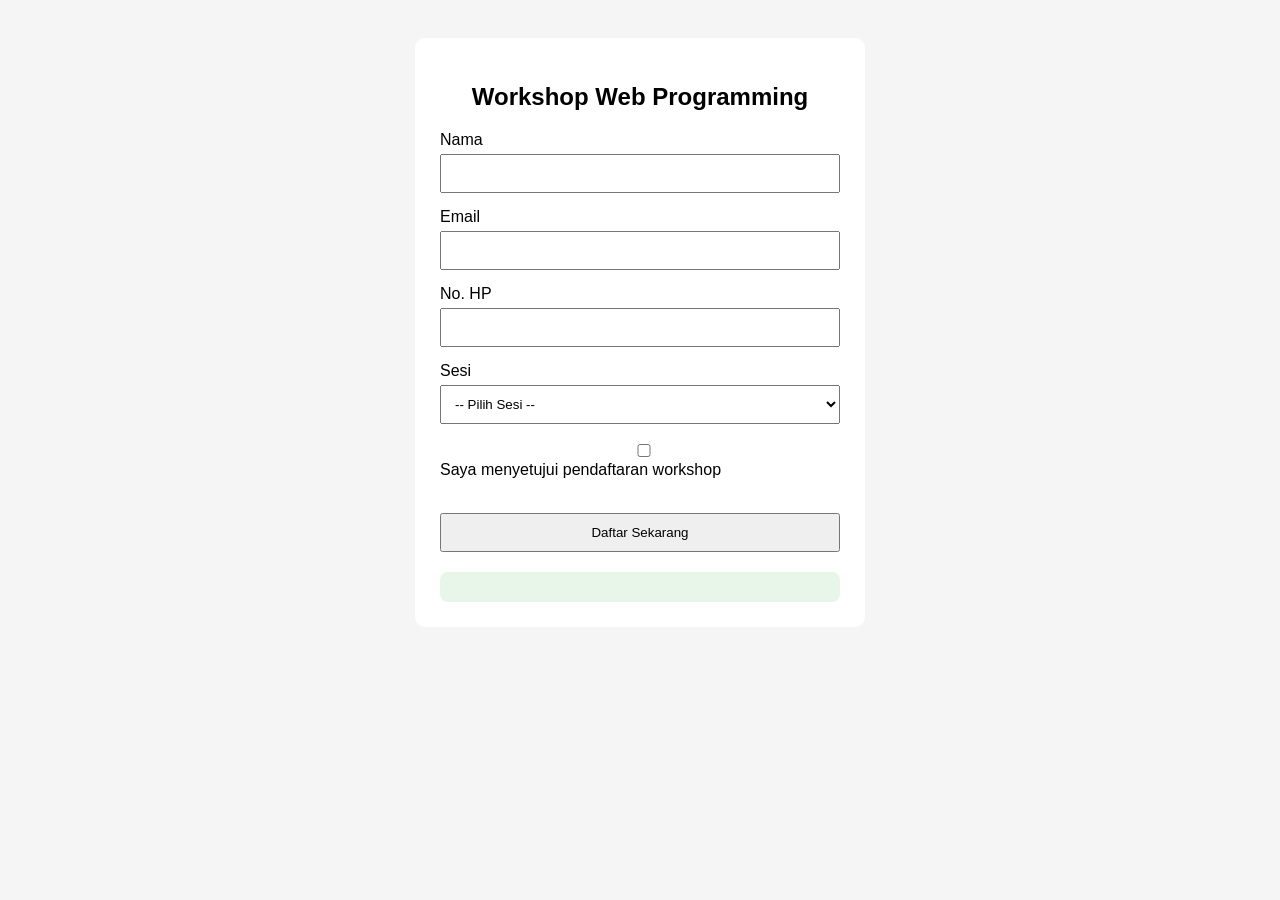
==== index.html @ ec0d622e "update" ====
<!DOCTYPE html>
<html lang="id">
<head>
    <meta charset="UTF-8">
    <meta name="viewport" content="width=device-width, initial-scale=1.0">

    <title>Pendaftaran Workshop</title>

    <!-- jQuery -->
    <script src="https://code.jquery.com/jquery-3.7.1.min.js"></script>

    <style>
        body {
            font-family: Arial;
            background-color: #f5f5f5;
            padding: 30px;
        }

        .container {
            width: 400px;
            margin: auto;
            background-color: white;
            padding: 25px;
            border-radius: 10px;
        }

        h2 {
            text-align: center;
        }

        label {
            display: block;
            margin-top: 15px;
        }

        input,
        select {
            width: 100%;
            padding: 10px;
            margin-top: 5px;
            box-sizing: border-box;
        }

        button {
            width: 100%;
            padding: 10px;
            margin-top: 20px;
            cursor: pointer;
        }

        .error {
            color: red;
            font-size: 14px;
        }

        #kartuKonfirmasi {
            margin-top: 20px;
            padding: 15px;
            background-color: #e8f5e9;
            border-radius: 8px;
        }
    </style>
</head>

<body>

    <div class="container">

        <h2>Workshop Web Programming</h2>

        <form id="formDemo">

            <!-- Nama -->
            <label>Nama</label>
            <input type="text" id="vNama">

            <p id="errNama" class="error"></p>


            <!-- Email -->
            <label>Email</label>
            <input type="text" id="vEmail">

            <p id="errEmail" class="error"></p>


            <!-- No HP -->
            <label>No. HP</label>
            <input type="text" id="vHp">

            <p id="errHp" class="error"></p>


            <!-- Sesi -->
            <label>Sesi</label>
            <select id="vSesi">
                <option value="">-- Pilih Sesi --</option>
                <option value="Pagi">Pagi</option>
                <option value="Siang">Siang</option>
                <option value="Malam">Malam</option>
            </select>

            <p id="errSesi" class="error"></p>


            <!-- Persetujuan -->
            <label>
                <input type="checkbox" id="vSetuju">
                Saya menyetujui pendaftaran workshop
            </label>

            <p id="errSetuju" class="error"></p>


            <button type="submit">Daftar Sekarang</button>

        </form>


        <!-- Tempat kartu konfirmasi -->
        <div id="kartuKonfirmasi"></div>

    </div>


    <script>

        $(document).ready(function() {

            $("#formDemo").submit(function(event) {

                event.preventDefault();

                // Mengambil data
                var nama = $("#vNama").val().trim();
                var email = $("#vEmail").val().trim();
                var hp = $("#vHp").val().trim();
                var sesi = $("#vSesi").val();
                var setuju = $("#vSetuju").prop("checked");

                // Bendera validasi
                var valid = true;


                // Hapus pesan error sebelumnya
                $("#errNama").text("");
                $("#errEmail").text("");
                $("#errHp").text("");
                $("#errSesi").text("");
                $("#errSetuju").text("");


                // Validasi nama
                if (nama.length < 3) {
                    $("#errNama").text("Nama minimal 3 karakter!");
                    valid = false;
                }


                // Validasi email
                if (email.indexOf("@") === -1 ||
                    email.indexOf(".") === -1) {

                    $("#errEmail").text("Email harus memiliki @ dan .");
                    valid = false;
                }


                // Validasi nomor HP
                if (hp !== "" && !$.isNumeric(hp)) {
                    $("#errHp").text("No. HP harus berupa angka!");
                    valid = false;
                }


                // Validasi sesi
                if (sesi === "") {
                    $("#errSesi").text("Sesi wajib dipilih!");
                    valid = false;
                }


                // Validasi checkbox
                if (!setuju) {
                    $("#errSetuju").text(
                        "Kamu harus menyetujui pendaftaran!"
                    );
                    valid = false;
                }


                // Jika semua data benar
                if (valid) {

                    // Kosongkan kartu sebelumnya
                    $("#kartuKonfirmasi").empty();

                    // Membuat kartu konfirmasi
                    var kartu = $("<div>");

                    $("<h3>")
                        .text("Pendaftaran Berhasil!")
                        .appendTo(kartu);

                    $("<p>")
                        .text("Nama: " + nama)
                        .appendTo(kartu);

                    $("<p>")
                        .text("Email: " + email)
                        .appendTo(kartu);

                    $("<p>")
                        .text("No. HP: " + hp)
                        .appendTo(kartu);

                    $("<p>")
                        .text("Sesi: " + sesi)
                        .appendTo(kartu);

                    // Masukkan kartu ke halaman
                    $("#kartuKonfirmasi").append(kartu);

                    // Reset form
                    $("#formDemo").trigger("reset");
                }

            });

        });

    </script>

</body>
</html>
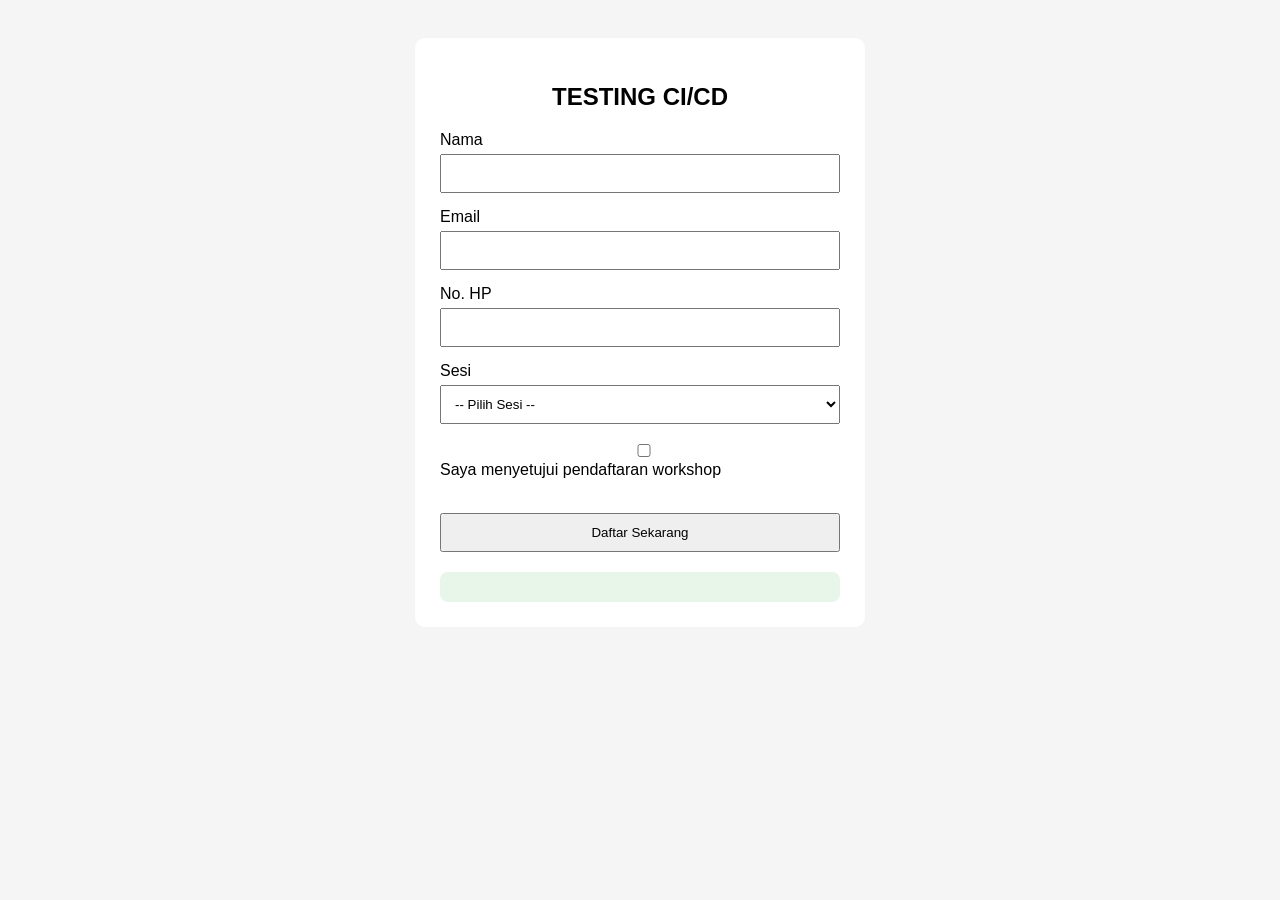
==== commit 2d9a4d3a: "UPDATE index html" ====
--- a/index.html
+++ b/index.html
@@ -66,7 +66,7 @@
 
     <div class="container">
 
-        <h2>Workshop Web Programming</h2>
+        <h2>TESTING CI/CD</h2>
 
         <form id="formDemo">
 
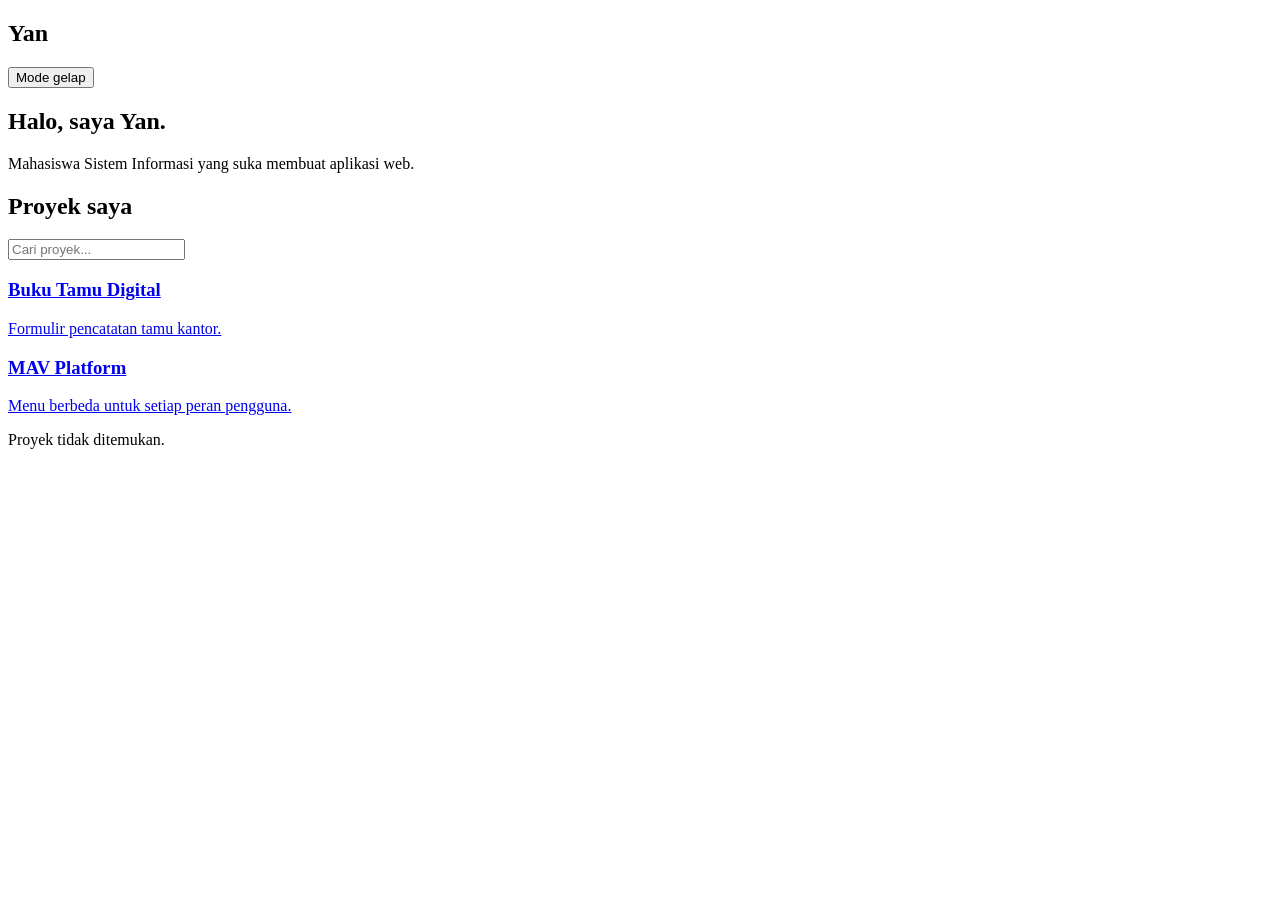
==== commit aa5fb098: "baru" ====
--- a/index.html
+++ b/index.html
@@ -1,237 +1,38 @@
 <!DOCTYPE html>
 <html lang="id">
+
 <head>
     <meta charset="UTF-8">
-    <meta name="viewport" content="width=device-width, initial-scale=1.0">
-
-    <title>Pendaftaran Workshop</title>
-
-    <!-- jQuery -->
-    <script src="https://code.jquery.com/jquery-3.7.1.min.js"></script>
-
-    <style>
-        body {
-            font-family: Arial;
-            background-color: #f5f5f5;
-            padding: 30px;
-        }
-
-        .container {
-            width: 400px;
-            margin: auto;
-            background-color: white;
-            padding: 25px;
-            border-radius: 10px;
-        }
-
-        h2 {
-            text-align: center;
-        }
-
-        label {
-            display: block;
-            margin-top: 15px;
-        }
-
-        input,
-        select {
-            width: 100%;
-            padding: 10px;
-            margin-top: 5px;
-            box-sizing: border-box;
-        }
-
-        button {
-            width: 100%;
-            padding: 10px;
-            margin-top: 20px;
-            cursor: pointer;
-        }
-
-        .error {
-            color: red;
-            font-size: 14px;
-        }
-
-        #kartuKonfirmasi {
-            margin-top: 20px;
-            padding: 15px;
-            background-color: #e8f5e9;
-            border-radius: 8px;
-        }
-    </style>
+    <meta name="viewport" content="width=device-width, initial-scale=1">
+    <title>Portofolio Yan</title> <!-- Menghubungkan file CSS -->
+    <link rel="stylesheet" href="style.css">
 </head>
 
-<body>
+<body> <!-- ===== Bagian atas ===== -->
+    <header class="header">
+        <h2 class="logo">Yan</h2> <button id="tombol-tema">Mode gelap</button>
+    </header>
+    <main class="isi"> <!-- ===== Perkenalan ===== -->
+        <section class="perkenalan">
+            <h1>Halo, saya Yan.</h1>
+            <p>Mahasiswa Sistem Informasi yang suka membuat aplikasi web.</p>
+        </section> <!-- ===== Daftar proyek ===== -->
+        <h2>Proyek saya</h2> <!-- Kotak pencarian (dipakai oleh script.js) --> <input type="text" id="cari"
+            placeholder="Cari proyek...">
+        <section class="daftar-proyek">
+            <!-- Satu kartu = satu proyek.            href mengarah ke index.html di dalam folder proyek tersebut. -->
+            <a class="kartu" href="buku-tamu-digital/index.html">
+                <h3>Buku Tamu Digital</h3>
+                <p>Formulir pencatatan tamu kantor.</p>
+            </a> <a class="kartu" href="mav-platform/index.html">
+                <h3>MAV Platform</h3>
+                <p>Menu berbeda untuk setiap peran pengguna.</p>
+            </a>
+            <!-- Mau menambah proyek? Salin satu blok <a class="kartu"> di atas, lalu ubah href, judul, dan deskripsinya. -->
+        </section>
+        <p id="pesan-kosong" class="pesan-kosong">Proyek tidak ditemukan.</p>
+    </main> <!-- Menghubungkan file JavaScript (letakkan paling bawah) -->
+    <script src="script.js"></script>
+</body>
 
-    <div class="container">
-
-        <h2>TESTING CI/CD</h2>
-
-        <form id="formDemo">
-
-            <!-- Nama -->
-            <label>Nama</label>
-            <input type="text" id="vNama">
-
-            <p id="errNama" class="error"></p>
-
-
-            <!-- Email -->
-            <label>Email</label>
-            <input type="text" id="vEmail">
-
-            <p id="errEmail" class="error"></p>
-
-
-            <!-- No HP -->
-            <label>No. HP</label>
-            <input type="text" id="vHp">
-
-            <p id="errHp" class="error"></p>
-
-
-            <!-- Sesi -->
-            <label>Sesi</label>
-            <select id="vSesi">
-                <option value="">-- Pilih Sesi --</option>
-                <option value="Pagi">Pagi</option>
-                <option value="Siang">Siang</option>
-                <option value="Malam">Malam</option>
-            </select>
-
-            <p id="errSesi" class="error"></p>
-
-
-            <!-- Persetujuan -->
-            <label>
-                <input type="checkbox" id="vSetuju">
-                Saya menyetujui pendaftaran workshop
-            </label>
-
-            <p id="errSetuju" class="error"></p>
-
-
-            <button type="submit">Daftar Sekarang</button>
-
-        </form>
-
-
-        <!-- Tempat kartu konfirmasi -->
-        <div id="kartuKonfirmasi"></div>
-
-    </div>
-
-
-    <script>
-
-        $(document).ready(function() {
-
-            $("#formDemo").submit(function(event) {
-
-                event.preventDefault();
-
-                // Mengambil data
-                var nama = $("#vNama").val().trim();
-                var email = $("#vEmail").val().trim();
-                var hp = $("#vHp").val().trim();
-                var sesi = $("#vSesi").val();
-                var setuju = $("#vSetuju").prop("checked");
-
-                // Bendera validasi
-                var valid = true;
-
-
-                // Hapus pesan error sebelumnya
-                $("#errNama").text("");
-                $("#errEmail").text("");
-                $("#errHp").text("");
-                $("#errSesi").text("");
-                $("#errSetuju").text("");
-
-
-                // Validasi nama
-                if (nama.length < 3) {
-                    $("#errNama").text("Nama minimal 3 karakter!");
-                    valid = false;
-                }
-
-
-                // Validasi email
-                if (email.indexOf("@") === -1 ||
-                    email.indexOf(".") === -1) {
-
-                    $("#errEmail").text("Email harus memiliki @ dan .");
-                    valid = false;
-                }
-
-
-                // Validasi nomor HP
-                if (hp !== "" && !$.isNumeric(hp)) {
-                    $("#errHp").text("No. HP harus berupa angka!");
-                    valid = false;
-                }
-
-
-                // Validasi sesi
-                if (sesi === "") {
-                    $("#errSesi").text("Sesi wajib dipilih!");
-                    valid = false;
-                }
-
-
-                // Validasi checkbox
-                if (!setuju) {
-                    $("#errSetuju").text(
-                        "Kamu harus menyetujui pendaftaran!"
-                    );
-                    valid = false;
-                }
-
-
-                // Jika semua data benar
-                if (valid) {
-
-                    // Kosongkan kartu sebelumnya
-                    $("#kartuKonfirmasi").empty();
-
-                    // Membuat kartu konfirmasi
-                    var kartu = $("<div>");
-
-                    $("<h3>")
-                        .text("Pendaftaran Berhasil!")
-                        .appendTo(kartu);
-
-                    $("<p>")
-                        .text("Nama: " + nama)
-                        .appendTo(kartu);
-
-                    $("<p>")
-                        .text("Email: " + email)
-                        .appendTo(kartu);
-
-                    $("<p>")
-                        .text("No. HP: " + hp)
-                        .appendTo(kartu);
-
-                    $("<p>")
-                        .text("Sesi: " + sesi)
-                        .appendTo(kartu);
-
-                    // Masukkan kartu ke halaman
-                    $("#kartuKonfirmasi").append(kartu);
-
-                    // Reset form
-                    $("#formDemo").trigger("reset");
-                }
-
-            });
-
-        });
-
-    </script>
-
-</body>
-</html>
-
-
+</html>
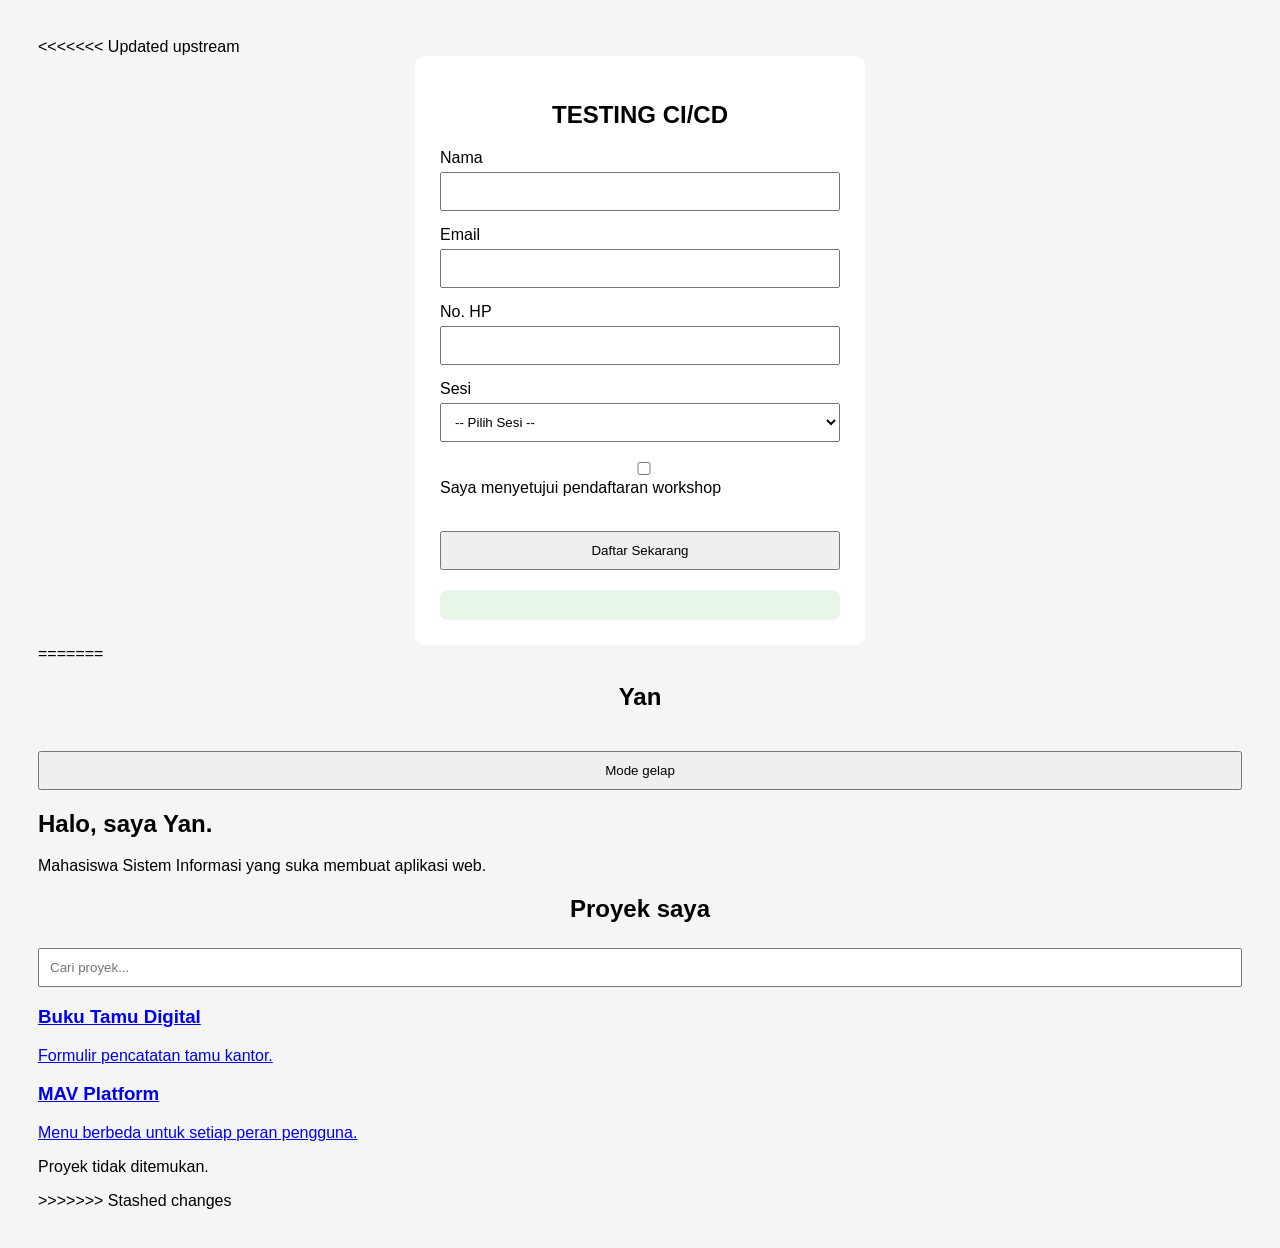
==== commit 0fad67d1: "finalppwd" ====
--- a/index.html
+++ b/index.html
@@ -1,13 +1,238 @@
 <!DOCTYPE html>
 <html lang="id">
-
 <head>
     <meta charset="UTF-8">
-    <meta name="viewport" content="width=device-width, initial-scale=1">
-    <title>Portofolio Yan</title> <!-- Menghubungkan file CSS -->
-    <link rel="stylesheet" href="style.css">
+    <meta name="viewport" content="width=device-width, initial-scale=1.0">
+
+    <title>Pendaftaran Workshop</title>
+
+    <!-- jQuery -->
+    <script src="https://code.jquery.com/jquery-3.7.1.min.js"></script>
+
+    <style>
+        body {
+            font-family: Arial;
+            background-color: #f5f5f5;
+            padding: 30px;
+        }
+
+        .container {
+            width: 400px;
+            margin: auto;
+            background-color: white;
+            padding: 25px;
+            border-radius: 10px;
+        }
+
+        h2 {
+            text-align: center;
+        }
+
+        label {
+            display: block;
+            margin-top: 15px;
+        }
+
+        input,
+        select {
+            width: 100%;
+            padding: 10px;
+            margin-top: 5px;
+            box-sizing: border-box;
+        }
+
+        button {
+            width: 100%;
+            padding: 10px;
+            margin-top: 20px;
+            cursor: pointer;
+        }
+
+        .error {
+            color: red;
+            font-size: 14px;
+        }
+
+        #kartuKonfirmasi {
+            margin-top: 20px;
+            padding: 15px;
+            background-color: #e8f5e9;
+            border-radius: 8px;
+        }
+    </style>
 </head>
 
+<<<<<<< Updated upstream
+<body>
+
+    <div class="container">
+
+        <h2>TESTING CI/CD</h2>
+
+        <form id="formDemo">
+
+            <!-- Nama -->
+            <label>Nama</label>
+            <input type="text" id="vNama">
+
+            <p id="errNama" class="error"></p>
+
+
+            <!-- Email -->
+            <label>Email</label>
+            <input type="text" id="vEmail">
+
+            <p id="errEmail" class="error"></p>
+
+
+            <!-- No HP -->
+            <label>No. HP</label>
+            <input type="text" id="vHp">
+
+            <p id="errHp" class="error"></p>
+
+
+            <!-- Sesi -->
+            <label>Sesi</label>
+            <select id="vSesi">
+                <option value="">-- Pilih Sesi --</option>
+                <option value="Pagi">Pagi</option>
+                <option value="Siang">Siang</option>
+                <option value="Malam">Malam</option>
+            </select>
+
+            <p id="errSesi" class="error"></p>
+
+
+            <!-- Persetujuan -->
+            <label>
+                <input type="checkbox" id="vSetuju">
+                Saya menyetujui pendaftaran workshop
+            </label>
+
+            <p id="errSetuju" class="error"></p>
+
+
+            <button type="submit">Daftar Sekarang</button>
+
+        </form>
+
+
+        <!-- Tempat kartu konfirmasi -->
+        <div id="kartuKonfirmasi"></div>
+
+    </div>
+
+
+    <script>
+
+        $(document).ready(function() {
+
+            $("#formDemo").submit(function(event) {
+
+                event.preventDefault();
+
+                // Mengambil data
+                var nama = $("#vNama").val().trim();
+                var email = $("#vEmail").val().trim();
+                var hp = $("#vHp").val().trim();
+                var sesi = $("#vSesi").val();
+                var setuju = $("#vSetuju").prop("checked");
+
+                // Bendera validasi
+                var valid = true;
+
+
+                // Hapus pesan error sebelumnya
+                $("#errNama").text("");
+                $("#errEmail").text("");
+                $("#errHp").text("");
+                $("#errSesi").text("");
+                $("#errSetuju").text("");
+
+
+                // Validasi nama
+                if (nama.length < 3) {
+                    $("#errNama").text("Nama minimal 3 karakter!");
+                    valid = false;
+                }
+
+
+                // Validasi email
+                if (email.indexOf("@") === -1 ||
+                    email.indexOf(".") === -1) {
+
+                    $("#errEmail").text("Email harus memiliki @ dan .");
+                    valid = false;
+                }
+
+
+                // Validasi nomor HP
+                if (hp !== "" && !$.isNumeric(hp)) {
+                    $("#errHp").text("No. HP harus berupa angka!");
+                    valid = false;
+                }
+
+
+                // Validasi sesi
+                if (sesi === "") {
+                    $("#errSesi").text("Sesi wajib dipilih!");
+                    valid = false;
+                }
+
+
+                // Validasi checkbox
+                if (!setuju) {
+                    $("#errSetuju").text(
+                        "Kamu harus menyetujui pendaftaran!"
+                    );
+                    valid = false;
+                }
+
+
+                // Jika semua data benar
+                if (valid) {
+
+                    // Kosongkan kartu sebelumnya
+                    $("#kartuKonfirmasi").empty();
+
+                    // Membuat kartu konfirmasi
+                    var kartu = $("<div>");
+
+                    $("<h3>")
+                        .text("Pendaftaran Berhasil!")
+                        .appendTo(kartu);
+
+                    $("<p>")
+                        .text("Nama: " + nama)
+                        .appendTo(kartu);
+
+                    $("<p>")
+                        .text("Email: " + email)
+                        .appendTo(kartu);
+
+                    $("<p>")
+                        .text("No. HP: " + hp)
+                        .appendTo(kartu);
+
+                    $("<p>")
+                        .text("Sesi: " + sesi)
+                        .appendTo(kartu);
+
+                    // Masukkan kartu ke halaman
+                    $("#kartuKonfirmasi").append(kartu);
+
+                    // Reset form
+                    $("#formDemo").trigger("reset");
+                }
+
+            });
+
+        });
+
+    </script>
+
+=======
 <body> <!-- ===== Bagian atas ===== -->
     <header class="header">
         <h2 class="logo">Yan</h2> <button id="tombol-tema">Mode gelap</button>
@@ -21,10 +246,10 @@
             placeholder="Cari proyek...">
         <section class="daftar-proyek">
             <!-- Satu kartu = satu proyek.            href mengarah ke index.html di dalam folder proyek tersebut. -->
-            <a class="kartu" href="buku-tamu-digital/index.html">
+            <a class="kartu" href="warung-icecream/buku-tamu-digital/index.html">
                 <h3>Buku Tamu Digital</h3>
                 <p>Formulir pencatatan tamu kantor.</p>
-            </a> <a class="kartu" href="mav-platform/index.html">
+            </a> <a class="kartu" href="warung-icecream/mav-platform/index.html">
                 <h3>MAV Platform</h3>
                 <p>Menu berbeda untuk setiap peran pengguna.</p>
             </a>
@@ -33,6 +258,8 @@
         <p id="pesan-kosong" class="pesan-kosong">Proyek tidak ditemukan.</p>
     </main> <!-- Menghubungkan file JavaScript (letakkan paling bawah) -->
     <script src="script.js"></script>
+>>>>>>> Stashed changes
 </body>
-
-</html>+</html>
+
+
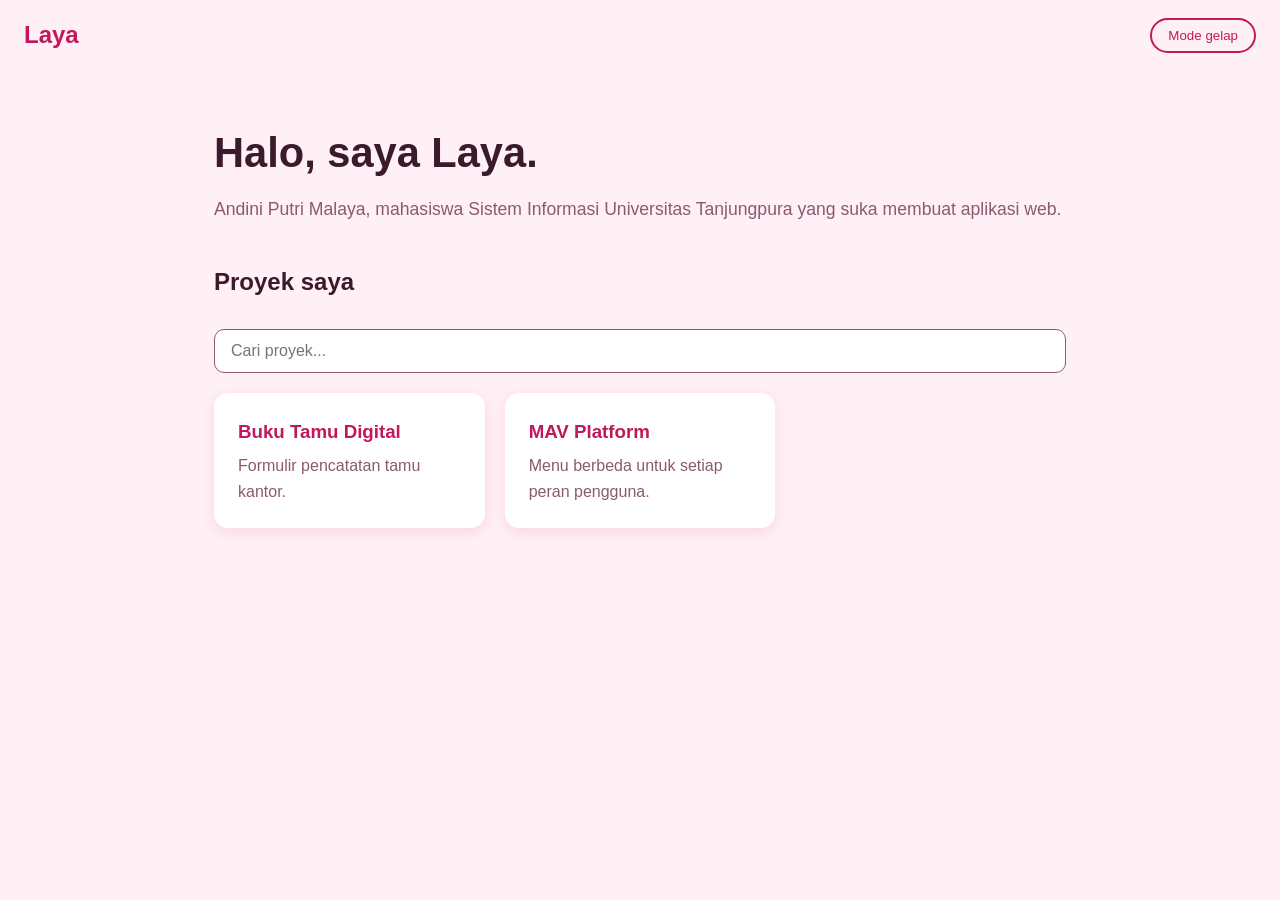
==== commit 65bf3518: "portofolio laya" ====
--- a/index.html
+++ b/index.html
@@ -1,265 +1,36 @@
 <!DOCTYPE html>
 <html lang="id">
 <head>
-    <meta charset="UTF-8">
-    <meta name="viewport" content="width=device-width, initial-scale=1.0">
+ <meta charset="UTF-8">
+ <meta name="viewport" content="width=device-width, initial-scale=1">
+ <title>Portofolio Laya</title>
+ <link rel="stylesheet" href="style.css">
+</head>
+<body>
+ <!-- ===== Bagian atas ===== -->
+ <header class="header">
+ <h2 class="logo">Laya</h2>
+ <button id="tombol-tema">Mode gelap</button>
+ </header>
 
-    <title>Pendaftaran Workshop</title>
+ <main class="isi">
+ <!-- ===== Perkenalan ===== -->
+ <section class="perkenalan">
+ <h1>Halo, saya Laya.</h1>
+ <p>Andini Putri Malaya, mahasiswa Sistem Informasi Universitas Tanjungpura yang suka membuat aplikasi web.</p>
+ </section>
 
-    <!-- jQuery -->
-    <script src="https://code.jquery.com/jquery-3.7.1.min.js"></script>
+ <!-- ===== Daftar proyek ===== -->
+ <h2>Proyek saya</h2>
+ <input type="text" id="cari" placeholder="Cari proyek...">
 
-    <style>
-        body {
-            font-family: Arial;
-            background-color: #f5f5f5;
-            padding: 30px;
-        }
+ <section class="daftar-proyek">
+ <a class="kartu" href="buku-tamu-digital/index.html">
+ <h3>Buku Tamu Digital</h3>
+ <p>Formulir pencatatan tamu kantor.</p>
+ </a>
 
-        .container {
-            width: 400px;
-            margin: auto;
-            background-color: white;
-            padding: 25px;
-            border-radius: 10px;
-        }
-
-        h2 {
-            text-align: center;
-        }
-
-        label {
-            display: block;
-            margin-top: 15px;
-        }
-
-        input,
-        select {
-            width: 100%;
-            padding: 10px;
-            margin-top: 5px;
-            box-sizing: border-box;
-        }
-
-        button {
-            width: 100%;
-            padding: 10px;
-            margin-top: 20px;
-            cursor: pointer;
-        }
-
-        .error {
-            color: red;
-            font-size: 14px;
-        }
-
-        #kartuKonfirmasi {
-            margin-top: 20px;
-            padding: 15px;
-            background-color: #e8f5e9;
-            border-radius: 8px;
-        }
-    </style>
-</head>
-
-<<<<<<< Updated upstream
-<body>
-
-    <div class="container">
-
-        <h2>TESTING CI/CD</h2>
-
-        <form id="formDemo">
-
-            <!-- Nama -->
-            <label>Nama</label>
-            <input type="text" id="vNama">
-
-            <p id="errNama" class="error"></p>
-
-
-            <!-- Email -->
-            <label>Email</label>
-            <input type="text" id="vEmail">
-
-            <p id="errEmail" class="error"></p>
-
-
-            <!-- No HP -->
-            <label>No. HP</label>
-            <input type="text" id="vHp">
-
-            <p id="errHp" class="error"></p>
-
-
-            <!-- Sesi -->
-            <label>Sesi</label>
-            <select id="vSesi">
-                <option value="">-- Pilih Sesi --</option>
-                <option value="Pagi">Pagi</option>
-                <option value="Siang">Siang</option>
-                <option value="Malam">Malam</option>
-            </select>
-
-            <p id="errSesi" class="error"></p>
-
-
-            <!-- Persetujuan -->
-            <label>
-                <input type="checkbox" id="vSetuju">
-                Saya menyetujui pendaftaran workshop
-            </label>
-
-            <p id="errSetuju" class="error"></p>
-
-
-            <button type="submit">Daftar Sekarang</button>
-
-        </form>
-
-
-        <!-- Tempat kartu konfirmasi -->
-        <div id="kartuKonfirmasi"></div>
-
-    </div>
-
-
-    <script>
-
-        $(document).ready(function() {
-
-            $("#formDemo").submit(function(event) {
-
-                event.preventDefault();
-
-                // Mengambil data
-                var nama = $("#vNama").val().trim();
-                var email = $("#vEmail").val().trim();
-                var hp = $("#vHp").val().trim();
-                var sesi = $("#vSesi").val();
-                var setuju = $("#vSetuju").prop("checked");
-
-                // Bendera validasi
-                var valid = true;
-
-
-                // Hapus pesan error sebelumnya
-                $("#errNama").text("");
-                $("#errEmail").text("");
-                $("#errHp").text("");
-                $("#errSesi").text("");
-                $("#errSetuju").text("");
-
-
-                // Validasi nama
-                if (nama.length < 3) {
-                    $("#errNama").text("Nama minimal 3 karakter!");
-                    valid = false;
-                }
-
-
-                // Validasi email
-                if (email.indexOf("@") === -1 ||
-                    email.indexOf(".") === -1) {
-
-                    $("#errEmail").text("Email harus memiliki @ dan .");
-                    valid = false;
-                }
-
-
-                // Validasi nomor HP
-                if (hp !== "" && !$.isNumeric(hp)) {
-                    $("#errHp").text("No. HP harus berupa angka!");
-                    valid = false;
-                }
-
-
-                // Validasi sesi
-                if (sesi === "") {
-                    $("#errSesi").text("Sesi wajib dipilih!");
-                    valid = false;
-                }
-
-
-                // Validasi checkbox
-                if (!setuju) {
-                    $("#errSetuju").text(
-                        "Kamu harus menyetujui pendaftaran!"
-                    );
-                    valid = false;
-                }
-
-
-                // Jika semua data benar
-                if (valid) {
-
-                    // Kosongkan kartu sebelumnya
-                    $("#kartuKonfirmasi").empty();
-
-                    // Membuat kartu konfirmasi
-                    var kartu = $("<div>");
-
-                    $("<h3>")
-                        .text("Pendaftaran Berhasil!")
-                        .appendTo(kartu);
-
-                    $("<p>")
-                        .text("Nama: " + nama)
-                        .appendTo(kartu);
-
-                    $("<p>")
-                        .text("Email: " + email)
-                        .appendTo(kartu);
-
-                    $("<p>")
-                        .text("No. HP: " + hp)
-                        .appendTo(kartu);
-
-                    $("<p>")
-                        .text("Sesi: " + sesi)
-                        .appendTo(kartu);
-
-                    // Masukkan kartu ke halaman
-                    $("#kartuKonfirmasi").append(kartu);
-
-                    // Reset form
-                    $("#formDemo").trigger("reset");
-                }
-
-            });
-
-        });
-
-    </script>
-
-=======
-<body> <!-- ===== Bagian atas ===== -->
-    <header class="header">
-        <h2 class="logo">Yan</h2> <button id="tombol-tema">Mode gelap</button>
-    </header>
-    <main class="isi"> <!-- ===== Perkenalan ===== -->
-        <section class="perkenalan">
-            <h1>Halo, saya Yan.</h1>
-            <p>Mahasiswa Sistem Informasi yang suka membuat aplikasi web.</p>
-        </section> <!-- ===== Daftar proyek ===== -->
-        <h2>Proyek saya</h2> <!-- Kotak pencarian (dipakai oleh script.js) --> <input type="text" id="cari"
-            placeholder="Cari proyek...">
-        <section class="daftar-proyek">
-            <!-- Satu kartu = satu proyek.            href mengarah ke index.html di dalam folder proyek tersebut. -->
-            <a class="kartu" href="warung-icecream/buku-tamu-digital/index.html">
-                <h3>Buku Tamu Digital</h3>
-                <p>Formulir pencatatan tamu kantor.</p>
-            </a> <a class="kartu" href="warung-icecream/mav-platform/index.html">
-                <h3>MAV Platform</h3>
-                <p>Menu berbeda untuk setiap peran pengguna.</p>
-            </a>
-            <!-- Mau menambah proyek? Salin satu blok <a class="kartu"> di atas, lalu ubah href, judul, dan deskripsinya. -->
-        </section>
-        <p id="pesan-kosong" class="pesan-kosong">Proyek tidak ditemukan.</p>
-    </main> <!-- Menghubungkan file JavaScript (letakkan paling bawah) -->
-    <script src="script.js"></script>
->>>>>>> Stashed changes
-</body>
-</html>
-
-
+ <a class="kartu" href="mav-platform/index.html">
+ <h3>MAV Platform</h3>
+ <p>Menu berbeda untuk setiap peran pengguna.</p>
+ </a>
--- a/style.css
+++ b/style.css
@@ -0,0 +1,122 @@
+/* ===== 1. Warna (tema pink) ===== */
+:root {
+ --latar: #fff0f6;
+ --kartu: #ffffff;
+ --teks: #3a1a2b;
+ --teks-pudar: #8a5a73;
+ --aksen: #c2185b;
+}
+
+body.gelap {
+ --latar: #1f0f17;
+ --kartu: #2d1822;
+ --teks: #fbe6ef;
+ --teks-pudar: #c99ab1;
+ --aksen: #f48fb1;
+}
+
+/* ===== 2. Dasar halaman ===== */
+* {
+ box-sizing: border-box;
+}
+
+body {
+ margin: 0;
+ font-family: Arial, sans-serif;
+ line-height: 1.6;
+ background: var(--latar);
+ color: var(--teks);
+}
+
+/* ===== 3. Bagian atas ===== */
+.header {
+ display: flex;
+ justify-content: space-between;
+ align-items: center;
+ padding: 16px 24px;
+}
+
+.logo {
+ margin: 0;
+ color: var(--aksen);
+}
+
+#tombol-tema {
+ padding: 8px 16px;
+ border: 2px solid var(--aksen);
+ border-radius: 20px;
+ background: transparent;
+ color: var(--aksen);
+ cursor: pointer;
+}
+
+/* ===== 4. Isi halaman ===== */
+.isi {
+ max-width: 900px;
+ margin: 0 auto;
+ padding: 0 24px 60px;
+}
+
+.perkenalan {
+ padding: 50px 0 20px;
+}
+
+.perkenalan h1 {
+ font-size: 2.6rem;
+ margin: 0 0 8px;
+}
+
+.perkenalan p {
+ color: var(--teks-pudar);
+ font-size: 1.1rem;
+ margin: 0;
+}
+
+/* ===== 5. Pencarian ===== */
+#cari {
+ width: 100%;
+ padding: 12px 16px;
+ margin: 8px 0 20px;
+ border: 1px solid var(--teks-pudar);
+ border-radius: 10px;
+ font-size: 1rem;
+ background: var(--kartu);
+ color: var(--teks);
+}
+
+/* ===== 6. Kartu proyek ===== */
+.daftar-proyek {
+ display: grid;
+ grid-template-columns: repeat(auto-fill, minmax(250px, 1fr));
+ gap: 20px;
+}
+
+.kartu {
+ display: block;
+ padding: 24px;
+ background: var(--kartu);
+ border-radius: 14px;
+ box-shadow: 0 4px 14px rgba(194, 24, 91, 0.12);
+ color: inherit;
+ text-decoration: none;
+ transition: transform 0.2s;
+}
+
+.kartu:hover {
+ transform: translateY(-4px);
+}
+
+.kartu h3 {
+ margin: 0 0 6px;
+ color: var(--aksen);
+}
+
+.kartu p {
+ margin: 0;
+ color: var(--teks-pudar);
+}
+
+.pesan-kosong {
+ display: none;
+ color: var(--teks-pudar);
+}
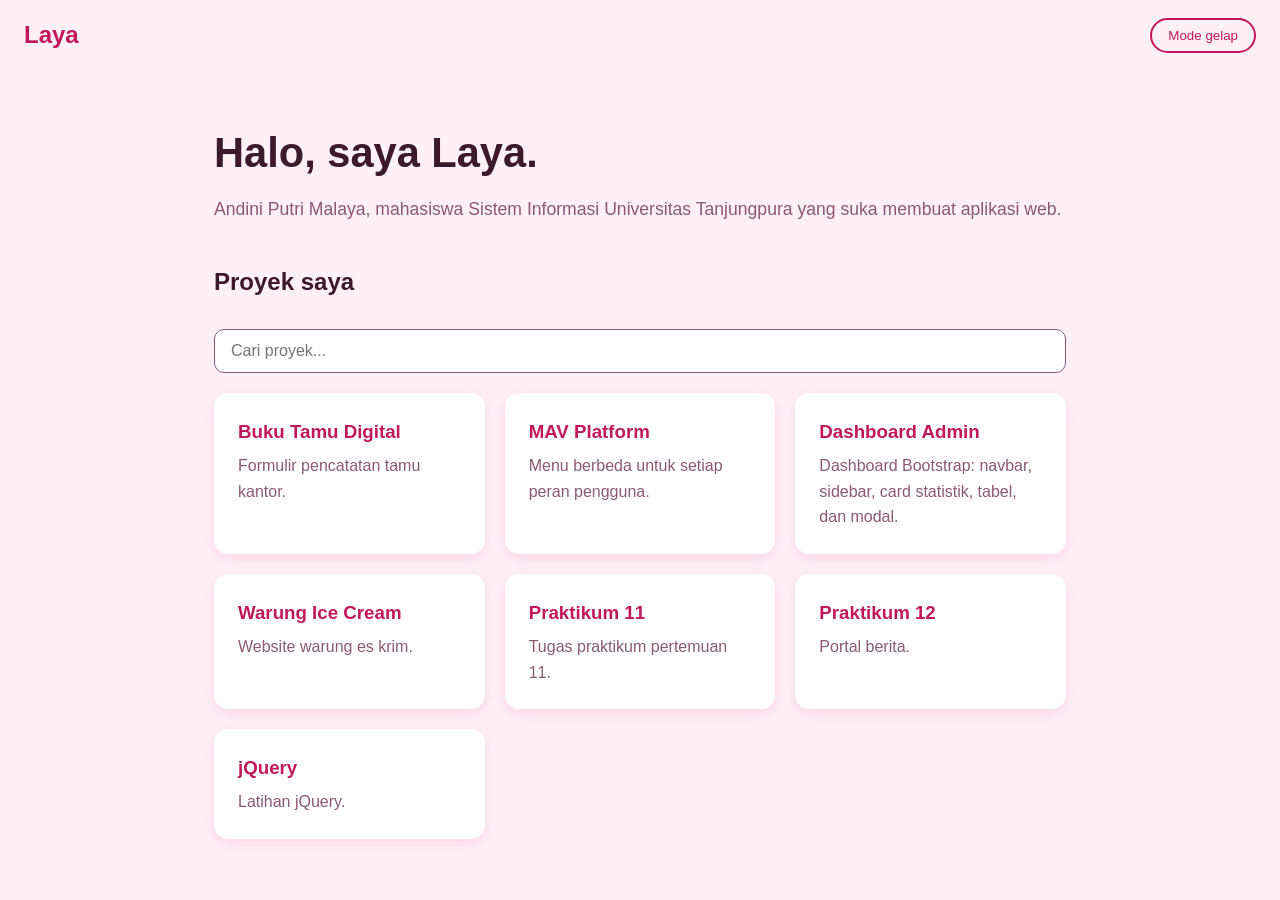
==== commit f058a115: "pembaruan" ====
--- a/index.html
+++ b/index.html
@@ -33,4 +33,31 @@
  <a class="kartu" href="mav-platform/index.html">
  <h3>MAV Platform</h3>
  <p>Menu berbeda untuk setiap peran pengguna.</p>
- </a>+ </a>
+
+ <a class="kartu" href="Dashboard_H1101251052_AndiniPutriMalaya/index.html">
+ <h3>Dashboard Admin</h3>
+ <p>Dashboard Bootstrap: navbar, sidebar, card statistik, tabel, dan modal.</p>
+ </a>
+
+ <a class="kartu" href="warung-icecream/index.html">
+ <h3>Warung Ice Cream</h3>
+ <p>Website warung es krim.</p>
+ </a>
+
+ <a class="kartu" href="Praktikum11/index.html">
+ <h3>Praktikum 11</h3>
+ <p>Tugas praktikum pertemuan 11.</p>
+ </a>
+
+ <a class="kartu" href="praktikum12/portal_berita.html">
+ <h3>Praktikum 12</h3>
+ <p>Portal berita.</p>
+ </a>
+
+ <a class="kartu" href="jQuery/index.html">
+ <h3>jQuery</h3>
+ <p>Latihan jQuery.</p>
+ </a>
+
+ </section>
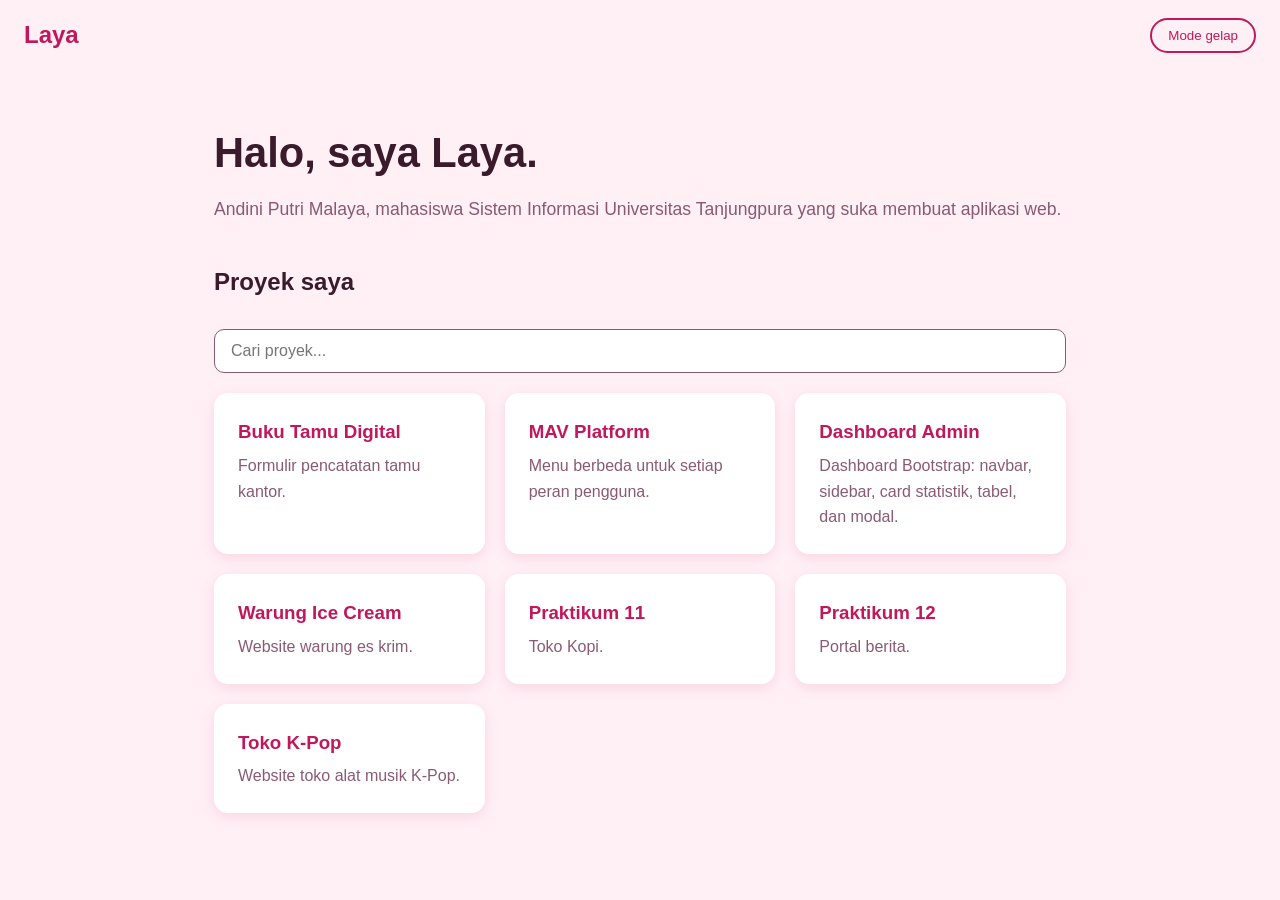
==== commit c6ff7d11: "pembaruan index utama dll" ====
--- a/index.html
+++ b/index.html
@@ -45,9 +45,9 @@
  <p>Website warung es krim.</p>
  </a>
 
- <a class="kartu" href="Praktikum11/index.html">
+ <a class="kartu" href="Praktikum11/kopi.html">
  <h3>Praktikum 11</h3>
- <p>Tugas praktikum pertemuan 11.</p>
+ <p>Toko Kopi.</p>
  </a>
 
  <a class="kartu" href="praktikum12/portal_berita.html">
@@ -55,9 +55,9 @@
  <p>Portal berita.</p>
  </a>
 
- <a class="kartu" href="jQuery/index.html">
- <h3>jQuery</h3>
- <p>Latihan jQuery.</p>
+ <a class="kartu" href="toko_kpop/index.html">
+ <h3>Toko K-Pop</h3>
+ <p>Website toko alat musik K-Pop.</p>
  </a>
 
  </section>
